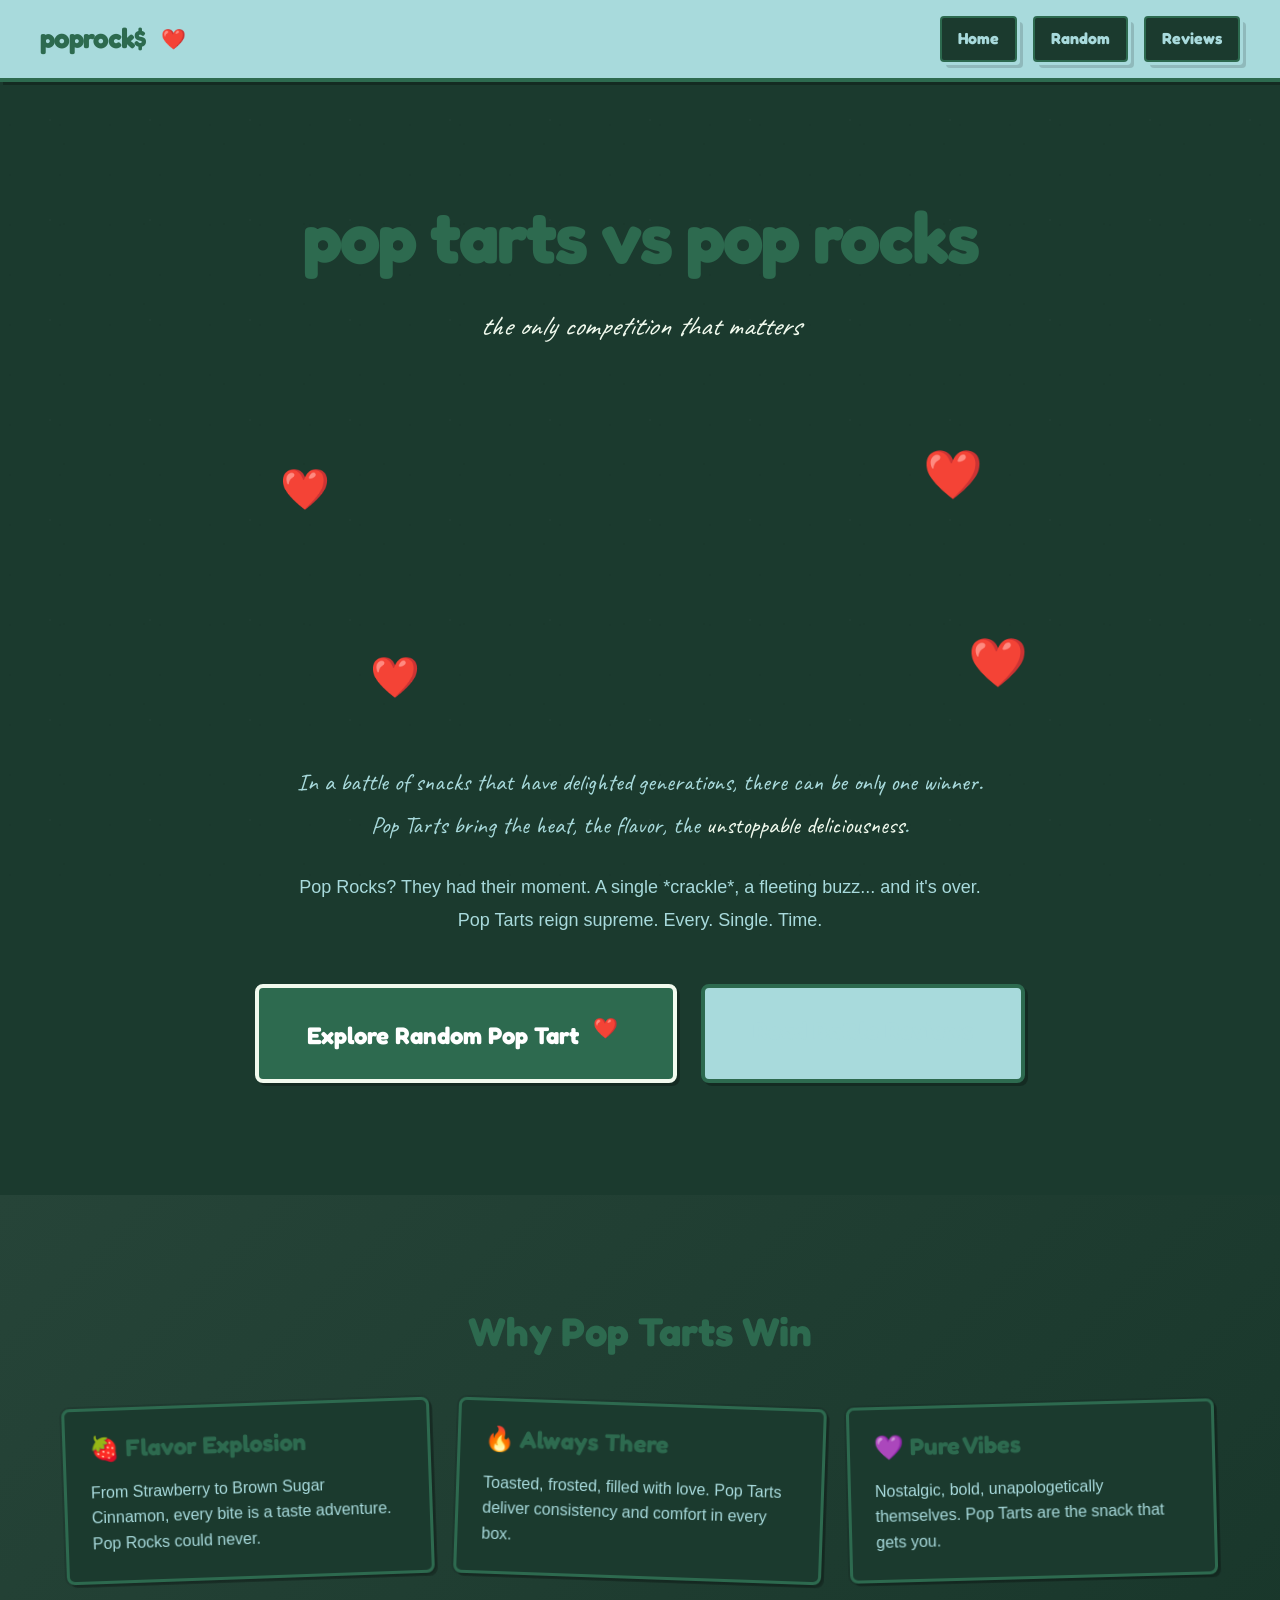
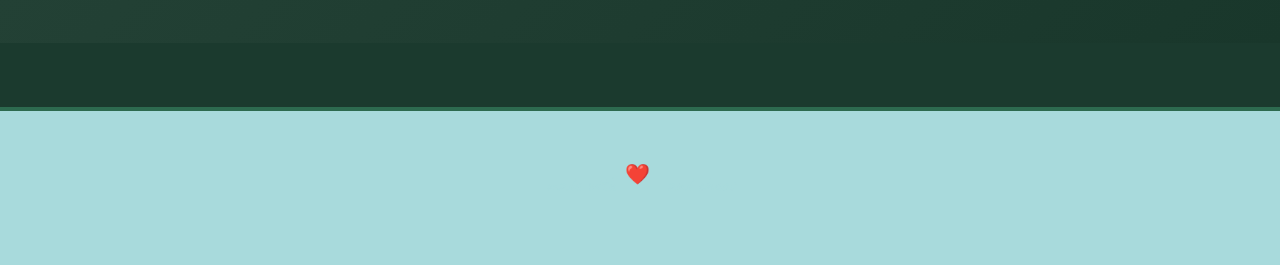
==== index.html @ b06833e1 "Initial commit: poprocks website with psychedelic Pop Tart appreciation theme" ====
<!DOCTYPE html>
<html lang="en">
  <head>
    <meta charset="UTF-8" />
    <meta name="viewport" content="width=device-width, initial-scale=1.0" />
    <meta name="description" content="Pop Tarts vs Pop Rocks - Pop Tarts always win!" />
    <title>Pop Rocks | The Ultimate Pop Tart Experience</title>
    <link rel="stylesheet" href="css/base.css" />
    <link rel="stylesheet" href="css/home.css" />
  </head>
  <body>
    <header class="nav-header">
      <nav class="nav-container">
        <div class="nav-logo">
          <span class="logo-text">poprock$</span>
          <span class="heart-sticker heart-sticker--sm heart-sticker--pulse" style="display: inline-block; margin-left: 0.5rem;"></span>
        </div>
        <ul class="nav-links">
          <li><a href="index.html" class="nav-link sticker sticker--bold">Home</a></li>
          <li><a href="random.html" class="nav-link sticker sticker--bold">Random</a></li>
          <li><a href="reviews.html" class="nav-link sticker sticker--bold">Reviews</a></li>
        </ul>
      </nav>
    </header>

    <main class="main-content">
      <!-- Hero Section -->
      <section class="hero">
        <div class="hero-content">
          <h1 class="hero-title">pop tarts vs pop rocks</h1>
          <p class="hero-subtitle">the only competition that matters</p>
          
          <div class="hero-heart-scatter">
            <span class="heart-sticker heart-sticker--lg heart-sticker--floating" style="position: absolute; top: 60px; left: 10%;"></span>
            <span class="heart-sticker heart-sticker--xl heart-sticker--floating" style="position: absolute; top: 40px; right: 15%; animation-delay: 0.5s;"></span>
            <span class="heart-sticker heart-sticker--lg heart-sticker--floating" style="position: absolute; bottom: 20px; left: 20%; animation-delay: 1s;"></span>
            <span class="heart-sticker heart-sticker--xl heart-sticker--floating" style="position: absolute; bottom: 40px; right: 10%; animation-delay: 0.3s;"></span>
          </div>

          <div class="hero-copy">
            <p>
              In a battle of snacks that have delighted generations, there can be only one
              winner. Pop Tarts bring the heat, the flavor, the <span class="text--accent">unstoppable deliciousness</span>.
            </p>
            <p>
              Pop Rocks? They had their moment. A single *crackle*, a fleeting buzz...
              and it's over. Pop Tarts reign supreme. Every. Single. Time.
            </p>
          </div>

          <div class="hero-cta">
            <a href="random.html" class="btn btn--large btn--primary">
              Explore Random Pop Tart
              <span class="heart-sticker heart-sticker--sm" style="display: inline-block; margin-left: 0.5rem;"></span>
            </a>
            <a href="reviews.html" class="btn btn--large">
              Read Battle Reviews
            </a>
          </div>
        </div>
      </section>

      <!-- Feature Cards -->
      <section class="features">
        <div class="container">
          <h2 class="text--center">Why Pop Tarts Win</h2>
          <div class="grid grid--3col feature-cards">
            <div class="feature-card sticker sticker--tilt-1 sticker--rough animate-in-up">
              <h3>🍓 Flavor Explosion</h3>
              <p>
                From Strawberry to Brown Sugar Cinnamon, every bite is a taste adventure.
                Pop Rocks could never.
              </p>
            </div>
            <div class="feature-card sticker sticker--tilt-2 sticker--rough animate-in-up" style="animation-delay: 0.1s;">
              <h3>🔥 Always There</h3>
              <p>
                Toasted, frosted, filled with love. Pop Tarts deliver consistency and
                comfort in every box.
              </p>
            </div>
            <div class="feature-card sticker sticker--tilt-3 sticker--rough animate-in-up" style="animation-delay: 0.2s;">
              <h3>💜 Pure Vibes</h3>
              <p>
                Nostalgic, bold, unapologetically themselves. Pop Tarts are the snack
                that gets you.
              </p>
            </div>
          </div>
        </div>
      </section>
    </main>

    <footer class="footer">
      <p class="text--center">
        made with
        <span class="heart-sticker heart-sticker--sm heart-sticker--pulse" style="display: inline-block; margin: 0 0.25rem;"></span>
        and chaos
      </p>
    </footer>

    <script src="js/theme.js"></script>
    <script src="js/utils.js"></script>
  </body>
</html>
---- css/base.css ----
@import url('https://fonts.googleapis.com/css2?family=Caveat:wght@400;700&family=Fredoka+One&family=Righteous&family=Permanent+Marker&display=swap');

/* ===== ROOT CUSTOM PROPERTIES ===== */
:root {
  /* Default theme - Warm Psychedelic */
  --primary: #ff006e;
  --secondary: #ffbe0b;
  --accent: #8338ec;
  --background: #fbf5e9;
  --text-dark: #1a1a1a;
  --text-light: #ffffff;
  --neutral-light: #f0f0f0;
  --neutral-dark: #333333;

  /* Spacing */
  --space-xs: 0.25rem;
  --space-sm: 0.5rem;
  --space-md: 1rem;
  --space-lg: 1.5rem;
  --space-xl: 2rem;
  --space-2xl: 3rem;
  --space-3xl: 4rem;

  /* Typography */
  --font-display: 'Fredoka One', 'Righteous', sans-serif;
  --font-accent: 'Caveat', cursive;
  --font-mono: 'Permanent Marker', cursive;
  --font-body: 'Segoe UI', Tahoma, Geneva, Verdana, sans-serif;

  /* Border radius */
  --radius-sm: 4px;
  --radius-md: 8px;
  --radius-lg: 12px;

  /* Shadows */
  --shadow-sm: 2px 2px 4px rgba(0, 0, 0, 0.1);
  --shadow-md: 4px 4px 8px rgba(0, 0, 0, 0.15);
  --shadow-lg: 8px 8px 16px rgba(0, 0, 0, 0.2);
  --shadow-grungy: 3px 3px 0px rgba(0, 0, 0, 0.25);
}

/* ===== THEME VARIANTS ===== */
/* Cool Neon */
[data-theme="cool-neon"] {
  --primary: #00d9ff;
  --secondary: #ff006e;
  --accent: #b537f2;
  --background: #0a0a1a;
  --text-dark: #00d9ff;
  --text-light: #ffffff;
}

/* Earthy Grungy */
[data-theme="earthy-grungy"] {
  --primary: #8b4513;
  --secondary: #d4a574;
  --accent: #6b3410;
  --background: #e8dcc8;
  --text-dark: #3e2723;
  --text-light: #ffffff;
}

/* Vibrant Sunset */
[data-theme="vibrant-sunset"] {
  --primary: #ff5733;
  --secondary: #ffc300;
  --accent: #c70039;
  --background: #fff5e6;
  --text-dark: #2c1810;
  --text-light: #ffffff;
}

/* Retro Digital */
[data-theme="retro-digital"] {
  --primary: #ff00ff;
  --secondary: #00ffff;
  --accent: #ffff00;
  --background: #1a1a2e;
  --text-dark: #00ffff;
  --text-light: #ffffff;
}

/* Bubblegum Dream */
[data-theme="bubblegum-dream"] {
  --primary: #ff1493;
  --secondary: #ff69b4;
  --accent: #ba55d3;
  --background: #fff0f5;
  --text-dark: #6b1b47;
  --text-light: #ffffff;
}

/* Forest Mystique */
[data-theme="forest-mystique"] {
  --primary: #2d6a4f;
  --secondary: #a8dadc;
  --accent: #f1faee;
  --background: #1b3a2e;
  --text-dark: #a8dadc;
  --text-light: #ffffff;
}

/* ===== GLOBAL STYLES ===== */
*,
*::before,
*::after {
  margin: 0;
  padding: 0;
  box-sizing: border-box;
}

html {
  scroll-behavior: smooth;
}

body {
  font-family: var(--font-body);
  background-color: var(--background);
  color: var(--text-dark);
  line-height: 1.6;
  transition: background-color 0.5s ease, color 0.5s ease;
  position: relative;
  overflow-x: hidden;
}

/* Grungy texture overlay background */
body::before {
  content: '';
  position: fixed;
  top: 0;
  left: 0;
  width: 100%;
  height: 100%;
  background-image: 
    radial-gradient(circle at 20% 50%, rgba(0, 0, 0, 0.02) 1px, transparent 1px),
    radial-gradient(circle at 80% 80%, rgba(0, 0, 0, 0.03) 1px, transparent 1px),
    radial-gradient(circle at 50% 20%, rgba(255, 255, 255, 0.02) 1px, transparent 1px);
  background-size: 50px 50px, 80px 80px, 100px 100px;
  pointer-events: none;
  z-index: 0;
}

/* Ensure content sits above texture */
body > * {
  position: relative;
  z-index: 1;
}

a {
  color: var(--primary);
  text-decoration: none;
  transition: color 0.2s ease;
}

a:hover {
  color: var(--accent);
}

h1,
h2,
h3,
h4,
h5,
h6 {
  font-family: var(--font-display);
  color: var(--primary);
  line-height: 1.2;
}

h1 {
  font-size: 3.5rem;
  letter-spacing: -1px;
}

h2 {
  font-size: 2.5rem;
  margin-top: var(--space-2xl);
  margin-bottom: var(--space-lg);
}

h3 {
  font-size: 1.75rem;
  margin-bottom: var(--space-md);
}

p {
  margin-bottom: var(--space-md);
}

/* ===== STICKER COMPONENTS ===== */

/* Base sticker styling */
.sticker {
  position: relative;
  transition: transform 0.2s ease, filter 0.2s ease;
  will-change: transform;
}

/* Tilted sticker effect */
.sticker--tilt-1 {
  transform: rotate(-2deg);
}

.sticker--tilt-2 {
  transform: rotate(2deg);
}

.sticker--tilt-3 {
  transform: rotate(-1.5deg);
}

.sticker--tilt-4 {
  transform: rotate(1.5deg);
}

/* Sticker with rough border */
.sticker--rough {
  border: 3px solid var(--primary);
  border-radius: 0 0 0 0;
  box-shadow: var(--shadow-grungy), 0 0 0 2px rgba(0, 0, 0, 0.1);
  padding: var(--space-md);
  background-color: var(--background);
}

/* Bold sticker with offset shadow */
.sticker--bold {
  border: 4px solid var(--primary);
  box-shadow: 3px 3px 0px var(--secondary), 6px 6px 0px rgba(0, 0, 0, 0.15);
  background-color: var(--secondary);
  padding: var(--space-md);
  color: var(--text-dark);
  font-weight: bold;
  transition: transform 0.2s ease, box-shadow 0.2s ease;
}

.sticker--bold:hover {
  transform: translateX(-2px) translateY(-2px);
  box-shadow: 5px 5px 0px var(--secondary), 8px 8px 0px rgba(0, 0, 0, 0.15);
}

/* Large sticker variation */
.sticker--large {
  border: 5px solid var(--primary);
  box-shadow: 4px 4px 0px var(--accent), 8px 8px 0px rgba(0, 0, 0, 0.2);
}

/* Peeling effect */
.sticker--peel::after {
  content: '';
  position: absolute;
  bottom: -2px;
  right: -2px;
  width: 20px;
  height: 20px;
  background-color: rgba(255, 255, 255, 0.6);
  border-radius: 50%;
  filter: blur(1px);
  opacity: 0.8;
}

/* Wobble animation */
@keyframes wobble {
  0%,
  100% {
    transform: rotate(0deg) translateX(0);
  }
  25% {
    transform: rotate(1deg) translateX(1px);
  }
  50% {
    transform: rotate(-1deg) translateX(-1px);
  }
  75% {
    transform: rotate(0.5deg) translateX(0.5px);
  }
}

.sticker--wobble {
  animation: wobble 0.5s ease-in-out infinite;
}

/* Sticker hover wobble */
.sticker--hover-wobble:hover {
  animation: wobble 0.5s ease-in-out infinite;
}

/* ===== HEART STICKER STYLES ===== */

.heart-sticker {
  position: relative;
  width: 2rem;
  height: 2rem;
  display: inline-block;
}

.heart-sticker::before {
  content: '❤️';
  font-size: 2rem;
  position: absolute;
  top: 0;
  left: 0;
  animation: float 3s ease-in-out infinite;
}

@keyframes float {
  0%,
  100% {
    transform: translateY(0px) rotate(0deg);
  }
  50% {
    transform: translateY(-8px) rotate(5deg);
  }
}

/* Heart pulse effect */
@keyframes heartbeat {
  0%,
  100% {
    transform: scale(1);
  }
  25% {
    transform: scale(1.1);
  }
  50% {
    transform: scale(1);
  }
}

.heart-sticker--pulse::before {
  animation: heartbeat 0.6s ease-in-out infinite;
}

/* Floating hearts */
.heart-sticker--floating {
  animation: float 3s ease-in-out infinite;
}

/* Multiple heart sizes */
.heart-sticker--sm::before {
  font-size: 1.25rem;
}

.heart-sticker--lg::before {
  font-size: 2.5rem;
}

.heart-sticker--xl::before {
  font-size: 3rem;
}

/* Glowing heart effect */
.heart-sticker--glow::before {
  filter: drop-shadow(0 0 8px var(--primary));
  animation: float 3s ease-in-out infinite, heartbeat 0.8s ease-in-out infinite;
}

/* ===== BUTTON STYLES ===== */

.btn {
  display: inline-block;
  padding: var(--space-md) var(--space-lg);
  font-family: var(--font-display);
  font-size: 1.125rem;
  font-weight: bold;
  text-decoration: none;
  border: 3px solid var(--primary);
  border-radius: var(--radius-md);
  background-color: var(--secondary);
  color: var(--text-dark);
  cursor: pointer;
  transition: all 0.2s ease;
  box-shadow: var(--shadow-grungy);
  text-align: center;
  user-select: none;
}

.btn:hover {
  transform: translateX(-2px) translateY(-2px);
  box-shadow: 4px 4px 0px rgba(0, 0, 0, 0.25);
  background-color: var(--accent);
  color: var(--text-light);
}

.btn:active {
  transform: translateX(0) translateY(0);
  box-shadow: 1px 1px 0px rgba(0, 0, 0, 0.25);
}

.btn--large {
  padding: var(--space-lg) var(--space-2xl);
  font-size: 1.5rem;
  border-width: 4px;
}

.btn--primary {
  background-color: var(--primary);
  color: var(--text-light);
  border-color: var(--accent);
}

.btn--primary:hover {
  background-color: var(--accent);
}

/* ===== CONTAINER & LAYOUT ===== */

.container {
  max-width: 1200px;
  margin: 0 auto;
  padding: 0 var(--space-lg);
}

.grid {
  display: grid;
  gap: var(--space-lg);
}

.grid--2col {
  grid-template-columns: repeat(auto-fit, minmax(300px, 1fr));
}

.grid--3col {
  grid-template-columns: repeat(auto-fit, minmax(250px, 1fr));
}

/* ===== NAVIGATION STYLES ===== */

.nav-header {
  background-color: var(--secondary);
  padding: var(--space-md) var(--space-lg);
  border-bottom: 4px solid var(--primary);
  position: sticky;
  top: 0;
  z-index: 100;
  box-shadow: var(--shadow-grungy);
}

.nav-container {
  max-width: 1200px;
  margin: 0 auto;
  display: flex;
  justify-content: space-between;
  align-items: center;
  flex-wrap: wrap;
  gap: var(--space-lg);
}

.nav-logo {
  display: flex;
  align-items: center;
  gap: var(--space-sm);
}

.logo-text {
  font-family: var(--font-display);
  font-size: 1.75rem;
  font-weight: bold;
  color: var(--primary);
  letter-spacing: -1px;
  text-transform: lowercase;
}

.nav-links {
  display: flex;
  list-style: none;
  gap: var(--space-md);
  flex-wrap: wrap;
  align-items: center;
}

.nav-link {
  display: inline-block;
  padding: var(--space-sm) var(--space-md);
  background-color: var(--background);
  color: var(--text-dark);
  border: 2px solid var(--primary);
  border-radius: var(--radius-sm);
  font-family: var(--font-display);
  font-weight: bold;
  transition: all 0.2s ease;
  text-decoration: none;
  cursor: pointer;
}

.nav-link:hover {
  transform: rotate(2deg) scale(1.05);
  background-color: var(--primary);
  color: var(--text-light);
  box-shadow: var(--shadow-grungy);
  animation: wobble 0.5s ease-in-out;
}

/* ===== FOOTER STYLES ===== */

.footer {
  background-color: var(--secondary);
  padding: var(--space-2xl) var(--space-lg);
  border-top: 4px solid var(--primary);
  text-align: center;
  margin-top: var(--space-3xl);
  font-family: var(--font-accent);
  color: var(--text-dark);
  font-size: 1.25rem;
}

/* ===== SECTION STYLES ===== */

section {
  padding: var(--space-3xl) var(--space-lg);
  margin: var(--space-2xl) 0;
}

/* ===== UTILITY CLASSES ===== */

.text--bold {
  font-weight: bold;
}

.text--italic {
  font-style: italic;
}

.text--center {
  text-align: center;
}

.text--accent {
  color: var(--accent);
}

.text--secondary {
  color: var(--secondary);
}

.glow {
  filter: drop-shadow(0 0 8px var(--primary));
}

.transform-3d {
  perspective: 1000px;
}

/* ===== ANIMATIONS ===== */

@keyframes slideInUp {
  from {
    opacity: 0;
    transform: translateY(20px);
  }
  to {
    opacity: 1;
    transform: translateY(0);
  }
}

@keyframes slideInDown {
  from {
    opacity: 0;
    transform: translateY(-20px);
  }
  to {
    opacity: 1;
    transform: translateY(0);
  }
}

@keyframes fadeIn {
  from {
    opacity: 0;
  }
  to {
    opacity: 1;
  }
}

@keyframes pulse {
  0%,
  100% {
    opacity: 1;
  }
  50% {
    opacity: 0.7;
  }
}

/* Spin animation for fun elements */
@keyframes spin {
  from {
    transform: rotate(0deg);
  }
  to {
    transform: rotate(360deg);
  }
}

/* Bounce animation */
@keyframes bounce {
  0%,
  100% {
    transform: translateY(0);
  }
  50% {
    transform: translateY(-10px);
  }
}

/* Tilt left-right */
@keyframes tilt-lr {
  0%,
  100% {
    transform: rotate(-2deg);
  }
  50% {
    transform: rotate(2deg);
  }
}

/* Entry animations */
.animate-in-up {
  animation: slideInUp 0.6s ease-out;
}

.animate-in-down {
  animation: slideInDown 0.6s ease-out;
}

.animate-in-fade {
  animation: fadeIn 0.6s ease-out;
}

.animate-pulse {
  animation: pulse 2s ease-in-out infinite;
}

.animate-bounce {
  animation: bounce 0.6s ease-in-out;
}

/* Sticker bounce on hover */
.sticker--hover-bounce:hover {
  animation: bounce 0.5s ease-in-out;
}

.sticker--hover-tilt:hover {
  animation: tilt-lr 0.4s ease-in-out;
}

/* ===== RESPONSIVE ===== */

@media (max-width: 768px) {
  h1 {
    font-size: 2.5rem;
  }

  h2 {
    font-size: 1.75rem;
  }

  .btn--large {
    padding: var(--space-md) var(--space-lg);
    font-size: 1.125rem;
  }

  section {
    padding: var(--space-2xl) var(--space-md);
  }

  .grid--3col {
    grid-template-columns: repeat(auto-fit, minmax(200px, 1fr));
  }
}

@media (max-width: 480px) {
  h1 {
    font-size: 2rem;
  }

  h2 {
    font-size: 1.5rem;
  }

  .container {
    padding: 0 var(--space-md);
  }

  section {
    padding: var(--space-xl) var(--space-md);
  }
}
---- css/home.css ----
/* ===== HERO SECTION ===== */

.hero {
  padding: var(--space-3xl) var(--space-lg);
  margin: var(--space-2xl) 0;
  position: relative;
  overflow: hidden;
}

.hero-content {
  max-width: 900px;
  margin: 0 auto;
  text-align: center;
  position: relative;
  z-index: 2;
}

.hero-title {
  font-size: 4.5rem;
  font-family: var(--font-display);
  color: var(--primary);
  margin-bottom: var(--space-lg);
  text-transform: lowercase;
  letter-spacing: -2px;
  animation: slideInDown 0.8s ease-out;
  max-width: 100%;
  word-wrap: break-word;
}

.hero-subtitle {
  font-family: var(--font-accent);
  font-size: 1.75rem;
  color: var(--accent);
  margin-bottom: var(--space-2xl);
  font-style: italic;
  animation: slideInUp 0.8s ease-out 0.1s backwards;
}

.hero-heart-scatter {
  position: relative;
  height: 300px;
  margin-bottom: var(--space-3xl);
}

.hero-copy {
  font-size: 1.125rem;
  line-height: 1.8;
  margin: var(--space-2xl) 0;
  animation: fadeIn 0.8s ease-out 0.2s backwards;
}

.hero-copy p {
  margin-bottom: var(--space-lg);
  max-width: 700px;
  margin-left: auto;
  margin-right: auto;
}

.hero-copy p:first-child {
  font-family: var(--font-accent);
  font-size: 1.5rem;
  color: var(--text-dark);
}

.hero-cta {
  display: flex;
  gap: var(--space-lg);
  justify-content: center;
  flex-wrap: wrap;
  margin-top: var(--space-2xl);
  animation: slideInUp 0.8s ease-out 0.3s backwards;
}

/* ===== FEATURES SECTION ===== */

.features {
  padding: var(--space-3xl) var(--space-lg);
  background: linear-gradient(135deg, rgba(255, 255, 255, 0.05), rgba(0, 0, 0, 0.05));
}

.feature-cards {
  margin-top: var(--space-2xl);
}

.feature-card {
  padding: var(--space-lg);
  border-radius: var(--radius-md);
  background-color: var(--background);
  transition: all 0.3s ease;
  position: relative;
  display: flex;
  flex-direction: column;
  gap: var(--space-md);
}

.feature-card:hover {
  transform: rotate(-1deg) translateY(-8px);
  box-shadow: 4px 8px 16px rgba(0, 0, 0, 0.2);
  background-color: var(--secondary);
}

.feature-card h3 {
  font-size: 1.5rem;
  margin: 0;
  color: var(--primary);
  display: flex;
  align-items: center;
  gap: var(--space-sm);
}

.feature-card p {
  font-size: 1rem;
  line-height: 1.6;
  margin: 0;
  color: var(--text-dark);
}

/* ===== RESPONSIVE ADJUSTMENTS ===== */

@media (max-width: 768px) {
  .hero-title {
    font-size: 2.75rem;
  }

  .hero-subtitle {
    font-size: 1.25rem;
  }

  .hero-copy p:first-child {
    font-size: 1.125rem;
  }

  .hero-heart-scatter {
    height: 200px;
  }

  .hero-cta {
    flex-direction: column;
    gap: var(--space-md);
  }

  .btn {
    width: 100%;
  }

  .feature-cards {
    grid-template-columns: 1fr;
  }
}

@media (max-width: 480px) {
  .hero-title {
    font-size: 2rem;
  }

  .hero-subtitle {
    font-size: 1.125rem;
  }

  .hero-copy p {
    font-size: 1rem;
  }

  .hero-heart-scatter {
    height: 150px;
  }
}
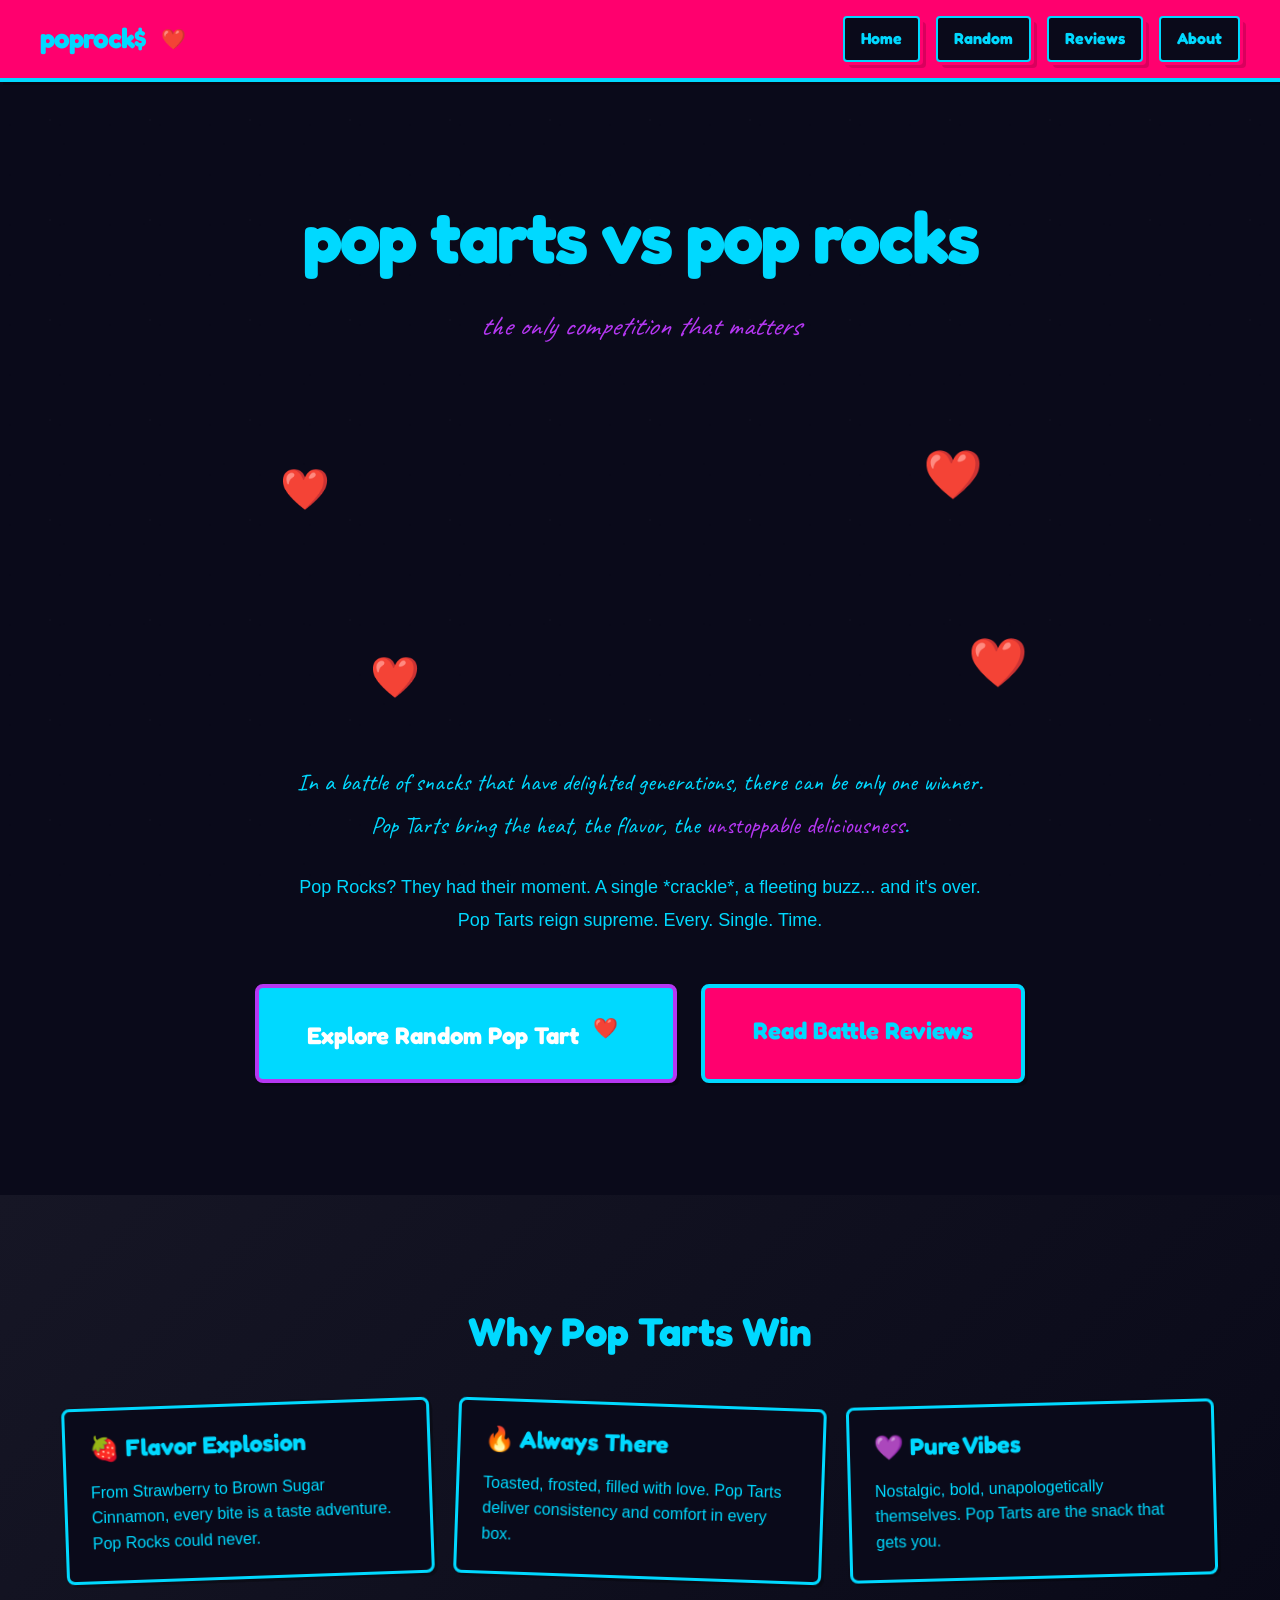
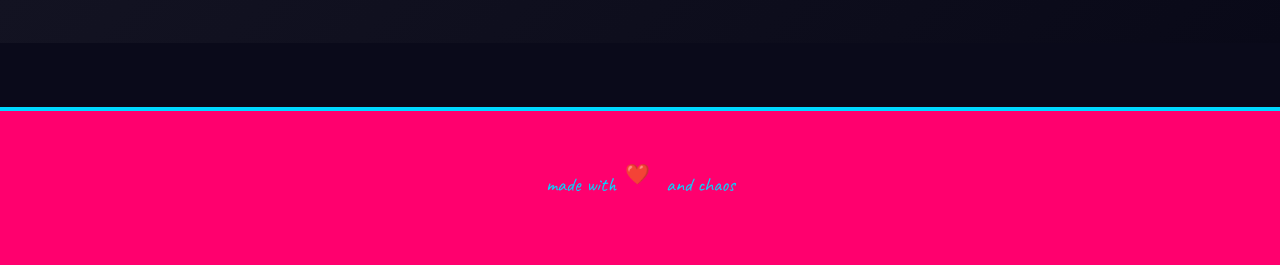
==== commit 35eddc8a: "feat: Add About page with mission, design philosophy, and project details - Create new about.html wi" ====
--- a/index.html
+++ b/index.html
@@ -19,6 +19,7 @@
           <li><a href="index.html" class="nav-link sticker sticker--bold">Home</a></li>
           <li><a href="random.html" class="nav-link sticker sticker--bold">Random</a></li>
           <li><a href="reviews.html" class="nav-link sticker sticker--bold">Reviews</a></li>
+          <li><a href="about.html" class="nav-link sticker sticker--bold">About</a></li>
         </ul>
       </nav>
     </header>
